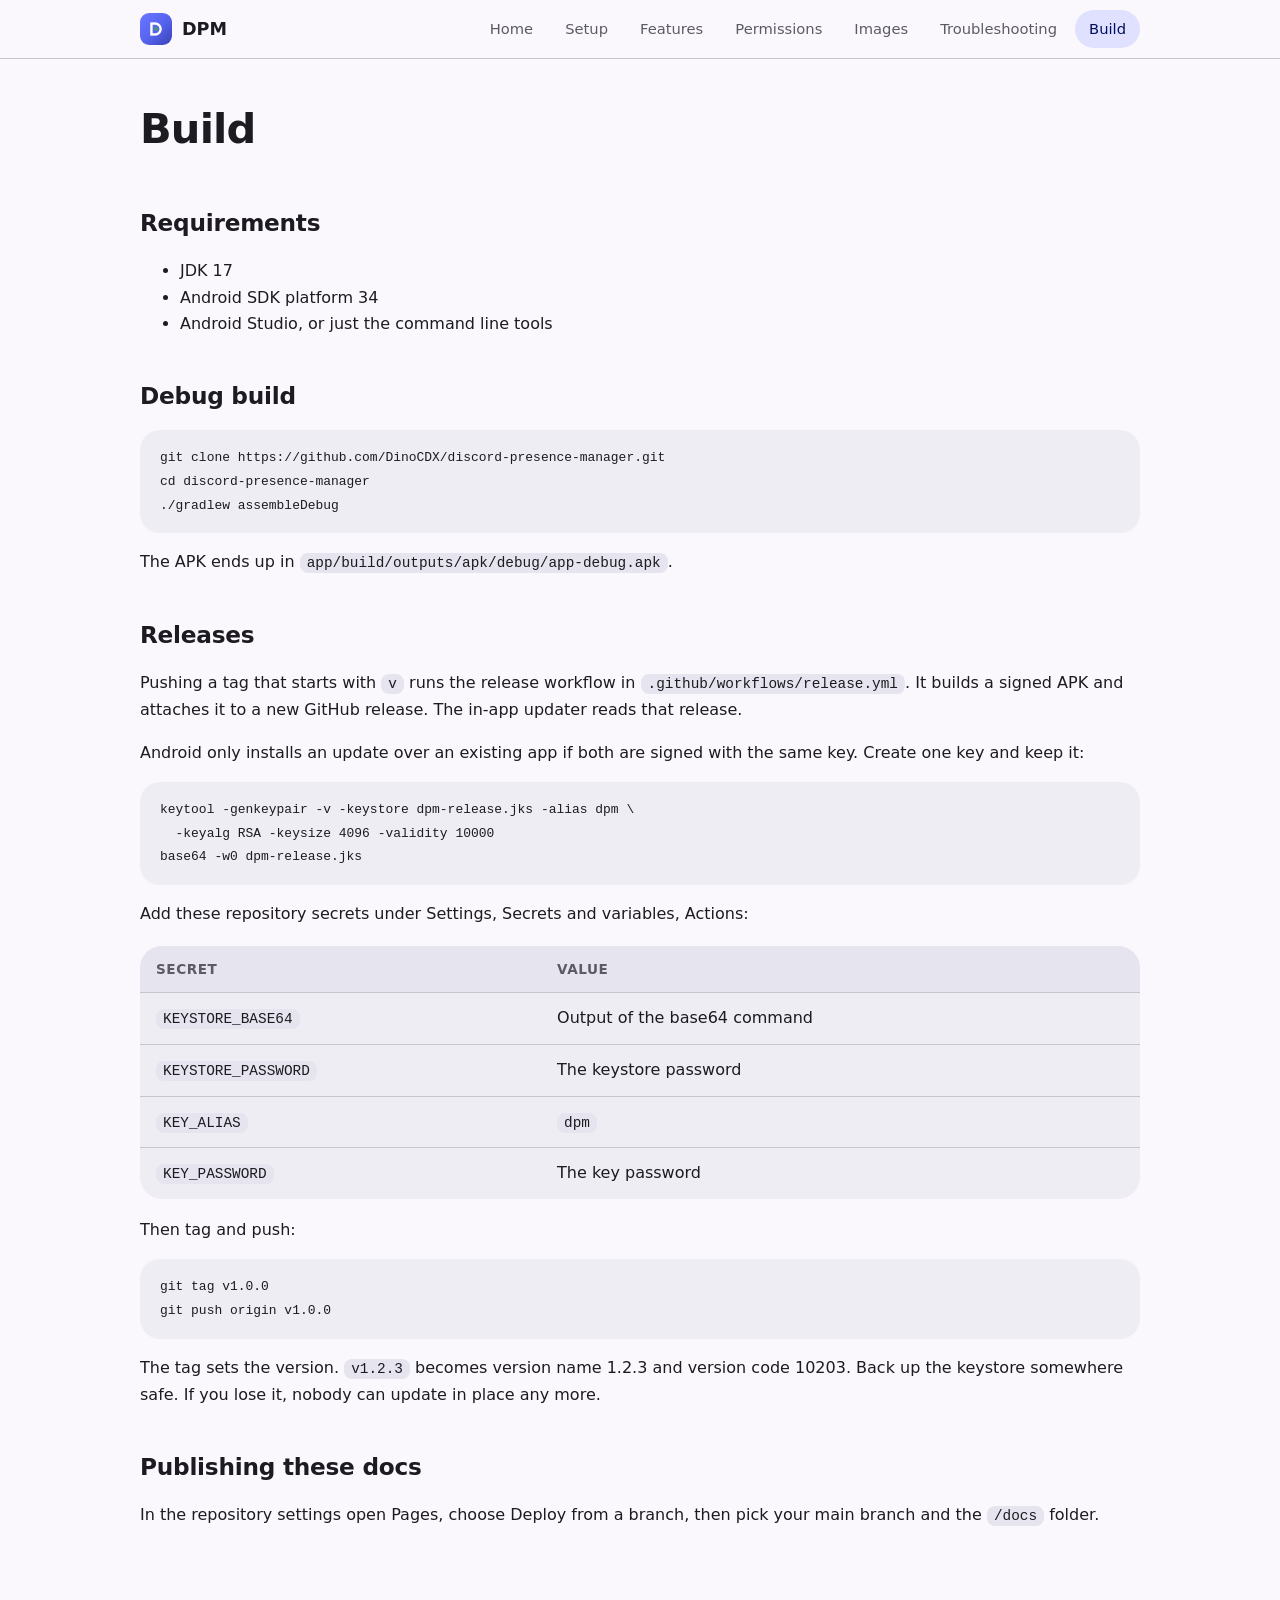
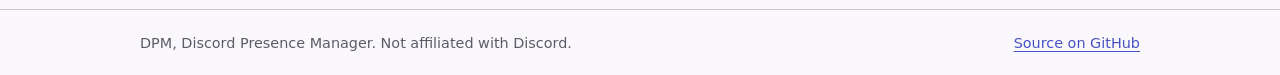
==== docs/build.html @ cdebb73d "first release" ====
<!doctype html>
<html lang="en">
<head>
<meta charset="utf-8">
<meta name="viewport" content="width=device-width, initial-scale=1">
<title>Build · DPM</title>
<meta name="description" content="Build DPM and publish releases.">
<meta name="theme-color" content="#5865f2">
<link rel="icon" type="image/png" href="assets/favicon.png">
<link rel="apple-touch-icon" href="assets/apple-touch-icon.png">
<link rel="stylesheet" href="assets/style.css">
</head>
<body>
<header class="site"><div class="bar">
<a class="brand" href="index.html"><img src="assets/favicon.png" alt="" width="32" height="32">DPM</a>
<nav class="main"><a href="index.html">Home</a><a href="getting-started.html">Setup</a><a href="features.html">Features</a><a href="permissions.html">Permissions</a><a href="images.html">Images</a><a href="troubleshooting.html">Troubleshooting</a><a href="build.html" aria-current="page">Build</a></nav>
</div></header>
<main>

<h1 class="page">Build</h1>

<h2>Requirements</h2>
<ul>
<li>JDK 17</li>
<li>Android SDK platform 34</li>
<li>Android Studio, or just the command line tools</li>
</ul>

<h2>Debug build</h2>
<pre><code>git clone https://github.com/DinoCDX/discord-presence-manager.git
cd discord-presence-manager
./gradlew assembleDebug</code></pre>
<p>The APK ends up in <code>app/build/outputs/apk/debug/app-debug.apk</code>.</p>

<h2>Releases</h2>
<p>Pushing a tag that starts with <code>v</code> runs the release workflow in <code>.github/workflows/release.yml</code>. It builds a signed APK and attaches it to a new GitHub release. The in-app updater reads that release.</p>
<p>Android only installs an update over an existing app if both are signed with the same key. Create one key and keep it:</p>
<pre><code>keytool -genkeypair -v -keystore dpm-release.jks -alias dpm \
  -keyalg RSA -keysize 4096 -validity 10000
base64 -w0 dpm-release.jks</code></pre>
<p>Add these repository secrets under Settings, Secrets and variables, Actions:</p>
<table>
<tr><th>Secret</th><th>Value</th></tr>
<tr><td><code>KEYSTORE_BASE64</code></td><td>Output of the base64 command</td></tr>
<tr><td><code>KEYSTORE_PASSWORD</code></td><td>The keystore password</td></tr>
<tr><td><code>KEY_ALIAS</code></td><td><code>dpm</code></td></tr>
<tr><td><code>KEY_PASSWORD</code></td><td>The key password</td></tr>
</table>
<p>Then tag and push:</p>
<pre><code>git tag v1.0.0
git push origin v1.0.0</code></pre>
<p>The tag sets the version. <code>v1.2.3</code> becomes version name 1.2.3 and version code 10203. Back up the keystore somewhere safe. If you lose it, nobody can update in place any more.</p>

<h2>Publishing these docs</h2>
<p>In the repository settings open Pages, choose Deploy from a branch, then pick your main branch and the <code>/docs</code> folder.</p>

</main>
<footer class="site"><div class="bar">
<span>DPM, Discord Presence Manager. Not affiliated with Discord.</span>
<a href="https://github.com/DinoCDX/discord-presence-manager">Source on GitHub</a>
</div></footer>
</body>
</html>
---- docs/assets/style.css ----
:root {
  --bg: #fbf8fd;
  --surface: #efedf4;
  --surface-high: #e6e4ee;
  --on-bg: #1b1b21;
  --muted: #5b5b66;
  --primary: #4752c4;
  --on-primary: #ffffff;
  --primary-container: #e0e0ff;
  --on-primary-container: #000f5c;
  --outline: #c7c5d0;
  --ok: #2e7d4f;
  --warn-bg: #ffdad6;
  --warn-text: #410002;
  --radius: 28px;
}
@media (prefers-color-scheme: dark) {
  :root {
    --bg: #131316;
    --surface: #1f1f23;
    --surface-high: #2a2a2d;
    --on-bg: #e4e1e6;
    --muted: #c7c5d0;
    --primary: #bec2ff;
    --on-primary: #14209a;
    --primary-container: #2e3aac;
    --on-primary-container: #e0e0ff;
    --outline: #46464f;
    --ok: #7fd6a0;
    --warn-bg: #93000a;
    --warn-text: #ffdad6;
  }
}
* { box-sizing: border-box; }
html { scroll-behavior: smooth; }
body {
  margin: 0;
  background: var(--bg);
  color: var(--on-bg);
  font-family: "Roboto", "Segoe UI", system-ui, -apple-system, "Helvetica Neue", Arial, sans-serif;
  line-height: 1.65;
  -webkit-font-smoothing: antialiased;
}
a { color: var(--primary); text-underline-offset: 3px; }
header.site {
  position: sticky;
  top: 0;
  z-index: 10;
  background: color-mix(in srgb, var(--bg) 88%, transparent);
  backdrop-filter: blur(14px);
  border-bottom: 1px solid var(--outline);
}
.bar {
  max-width: 1040px;
  margin: 0 auto;
  padding: 10px 20px;
  display: flex;
  align-items: center;
  gap: 18px;
  flex-wrap: wrap;
}
.brand {
  display: flex;
  align-items: center;
  gap: 10px;
  font-weight: 700;
  font-size: 1.1rem;
  color: var(--on-bg);
  text-decoration: none;
}
.brand img { width: 32px; height: 32px; border-radius: 9px; }
nav.main { display: flex; gap: 4px; flex-wrap: wrap; margin-left: auto; }
nav.main a {
  padding: 7px 14px;
  border-radius: 999px;
  color: var(--muted);
  text-decoration: none;
  font-size: 0.92rem;
  font-weight: 500;
}
nav.main a:hover { background: var(--surface); color: var(--on-bg); }
nav.main a[aria-current="page"] { background: var(--primary-container); color: var(--on-primary-container); }
main { max-width: 1040px; margin: 0 auto; padding: 36px 20px 64px; }
.hero {
  display: grid;
  grid-template-columns: 1.3fr 1fr;
  gap: 32px;
  align-items: center;
  padding: 36px 0 24px;
}
.hero h1 { font-size: clamp(2.2rem, 6vw, 3.6rem); line-height: 1.05; margin: 0 0 12px; letter-spacing: -0.03em; }
.hero p.lead { font-size: 1.15rem; color: var(--muted); margin: 0 0 24px; max-width: 34ch; }
.hero .art { display: flex; justify-content: center; }
.hero .art img { width: min(260px, 70%); border-radius: 56px; box-shadow: 0 24px 60px rgba(71, 82, 196, 0.35); }
.btn-row { display: flex; gap: 12px; flex-wrap: wrap; }
.btn {
  display: inline-block;
  padding: 12px 24px;
  border-radius: 999px;
  font-weight: 600;
  text-decoration: none;
  background: var(--primary);
  color: var(--on-primary);
}
.btn.tonal { background: var(--primary-container); color: var(--on-primary-container); }
.btn:hover { filter: brightness(1.08); }
h1.page { font-size: clamp(1.9rem, 4.5vw, 2.6rem); letter-spacing: -0.02em; margin: 0 0 8px; }
p.sub { color: var(--muted); font-size: 1.08rem; margin: 0 0 28px; max-width: 62ch; }
h2 { font-size: 1.45rem; margin: 40px 0 12px; letter-spacing: -0.01em; }
h3 { font-size: 1.1rem; margin: 24px 0 6px; }
.grid { display: grid; grid-template-columns: repeat(auto-fit, minmax(260px, 1fr)); gap: 16px; margin: 20px 0; }
.card { background: var(--surface); border-radius: var(--radius); padding: 22px 24px; }
.card h3 { margin-top: 0; }
.card p { margin: 6px 0 0; color: var(--muted); }
.callout { background: var(--primary-container); color: var(--on-primary-container); border-radius: 22px; padding: 16px 20px; margin: 22px 0; }
.callout.warn { background: var(--warn-bg); color: var(--warn-text); }
.callout p { margin: 0; }
ol.steps { counter-reset: s; list-style: none; padding: 0; margin: 18px 0; }
ol.steps li {
  counter-increment: s;
  position: relative;
  padding: 14px 18px 14px 64px;
  margin-bottom: 10px;
  background: var(--surface);
  border-radius: 22px;
}
ol.steps li::before {
  content: counter(s);
  position: absolute;
  left: 18px;
  top: 50%;
  transform: translateY(-50%);
  width: 32px;
  height: 32px;
  border-radius: 50%;
  background: var(--primary);
  color: var(--on-primary);
  font-weight: 700;
  display: grid;
  place-items: center;
}
table { width: 100%; border-collapse: collapse; margin: 18px 0; background: var(--surface); border-radius: 22px; overflow: hidden; }
th, td { text-align: left; padding: 12px 16px; vertical-align: top; }
th { background: var(--surface-high); font-size: 0.85rem; letter-spacing: 0.04em; text-transform: uppercase; color: var(--muted); }
tr + tr td { border-top: 1px solid var(--outline); }
code, pre { font-family: "JetBrains Mono", "Fira Code", ui-monospace, Menlo, Consolas, monospace; font-size: 0.9em; }
code { background: var(--surface-high); padding: 2px 7px; border-radius: 8px; }
pre { background: var(--surface); padding: 16px 20px; border-radius: 20px; overflow-x: auto; }
pre code { background: none; padding: 0; }
details { background: var(--surface); border-radius: 20px; padding: 14px 20px; margin: 10px 0; }
details summary { cursor: pointer; font-weight: 600; }
details p { margin: 10px 0 0; color: var(--muted); }
footer.site { border-top: 1px solid var(--outline); color: var(--muted); font-size: 0.9rem; }
footer.site .bar { padding: 22px 20px; justify-content: space-between; }
@media (max-width: 720px) {
  .hero { grid-template-columns: 1fr; text-align: left; }
  .hero .art { order: -1; justify-content: flex-start; }
  nav.main { margin-left: 0; }
}
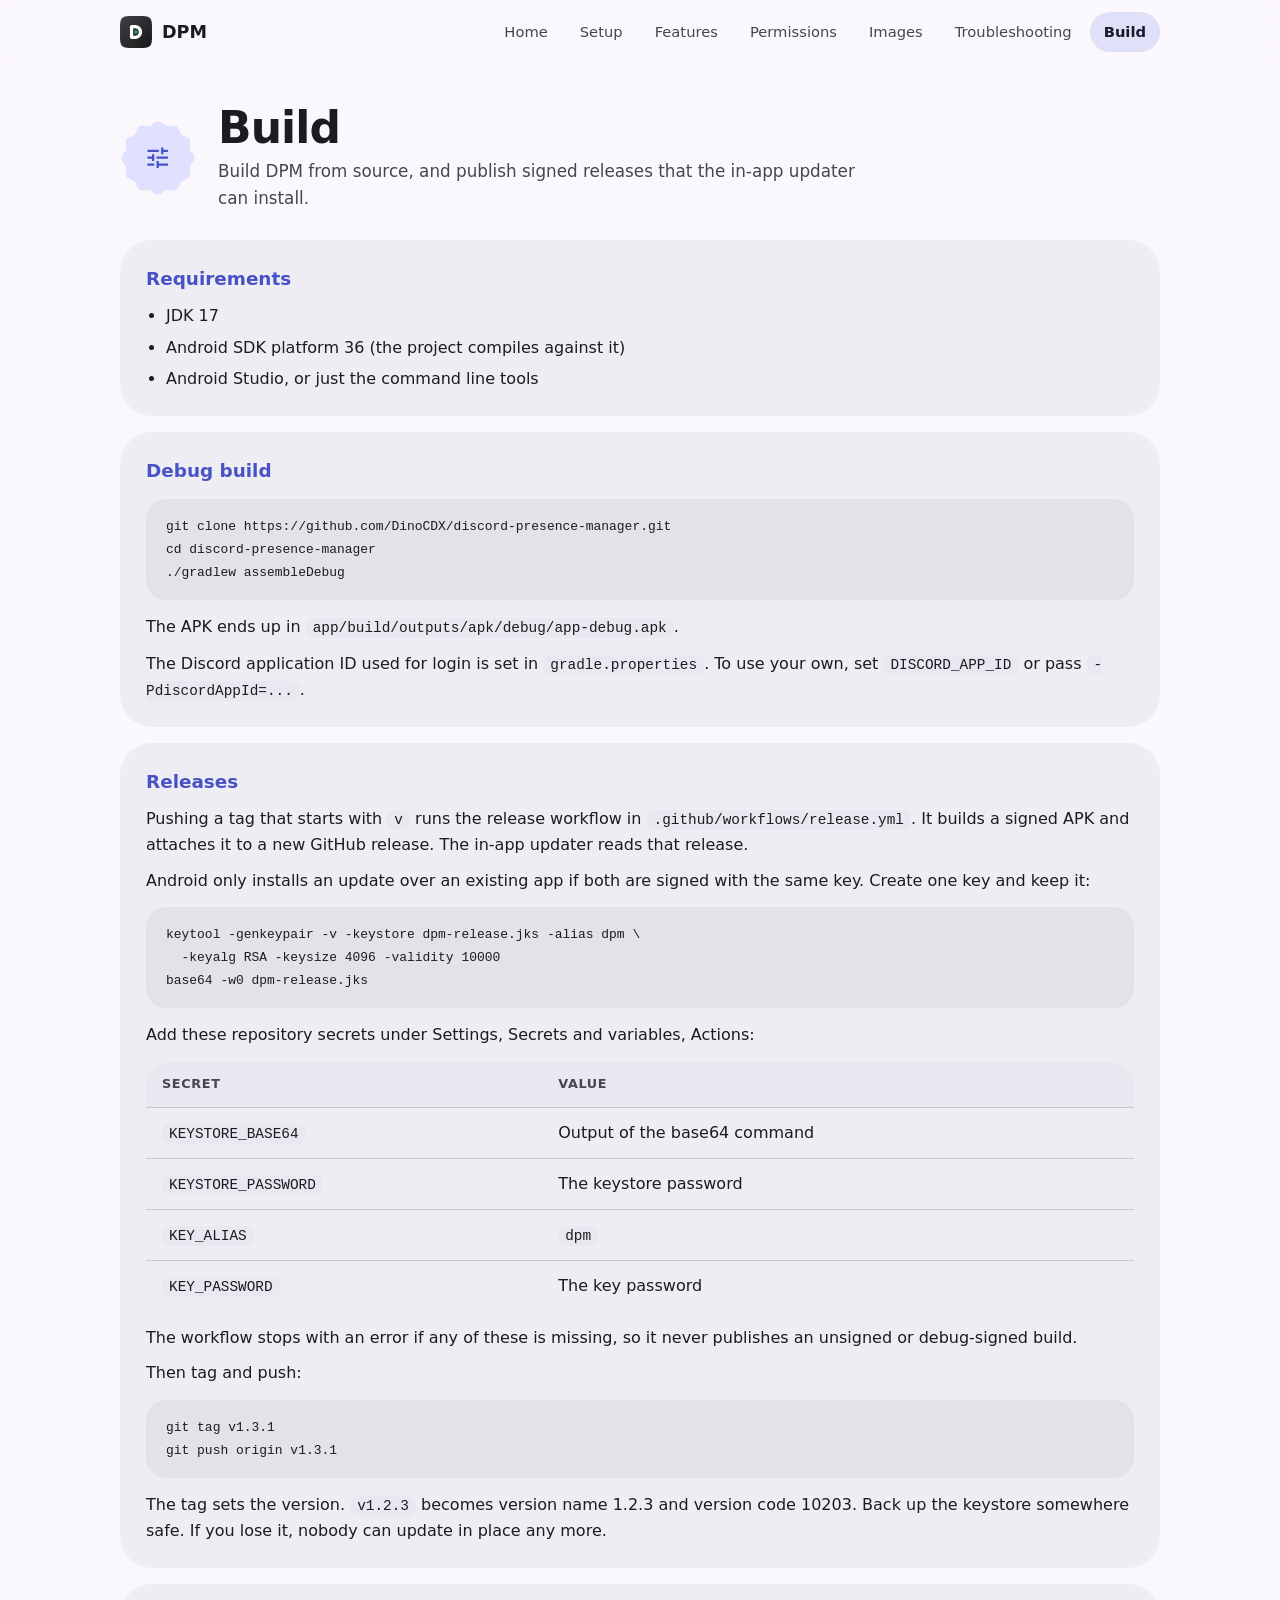
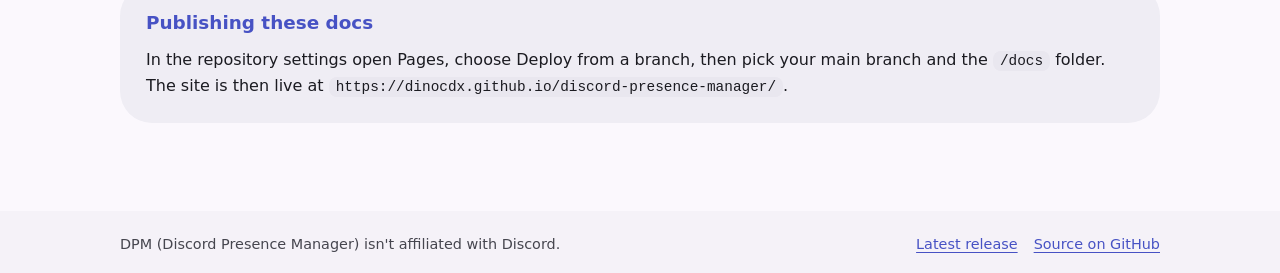
==== commit 3a7f9b2d: "Switch to Social SDK for Presence" ====
--- a/docs/build.html
+++ b/docs/build.html
@@ -2,36 +2,47 @@
 <html lang="en">
 <head>
 <meta charset="utf-8">
-<meta name="viewport" content="width=device-width, initial-scale=1">
+<meta name="viewport" content="width=device-width, initial-scale=1, viewport-fit=cover">
 <title>Build · DPM</title>
-<meta name="description" content="Build DPM and publish releases.">
-<meta name="theme-color" content="#5865f2">
+<meta name="description" content="Build DPM from source and publish releases.">
+<meta name="color-scheme" content="light dark">
+<meta name="theme-color" content="#4752c4">
+<meta property="og:title" content="Build · DPM">
+<meta property="og:description" content="Build DPM from source and publish releases.">
+<meta property="og:type" content="website">
+<meta property="og:image" content="https://dinocdx.github.io/discord-presence-manager/assets/icon-512.png">
 <link rel="icon" type="image/png" href="assets/favicon.png">
 <link rel="apple-touch-icon" href="assets/apple-touch-icon.png">
 <link rel="stylesheet" href="assets/style.css">
 </head>
 <body>
+<a class="skip" href="#content">Skip to content</a>
+<div class="progress" aria-hidden="true"><span></span></div>
 <header class="site"><div class="bar">
 <a class="brand" href="index.html"><img src="assets/favicon.png" alt="" width="32" height="32">DPM</a>
-<nav class="main"><a href="index.html">Home</a><a href="getting-started.html">Setup</a><a href="features.html">Features</a><a href="permissions.html">Permissions</a><a href="images.html">Images</a><a href="troubleshooting.html">Troubleshooting</a><a href="build.html" aria-current="page">Build</a></nav>
+<nav class="top" aria-label="Pages"><a href="index.html">Home</a><a href="getting-started.html">Setup</a><a href="features.html">Features</a><a href="permissions.html">Permissions</a><a href="images.html">Images</a><a href="troubleshooting.html">Troubleshooting</a><a href="build.html" aria-current="page">Build</a></nav>
 </div></header>
-<main>
-
-<h1 class="page">Build</h1>
-
+<main id="content">
+<header class="page-head"><span class="badge" aria-hidden="true"><svg viewBox="0 0 200 200"><path d="M196.6 100.0 L196.0 103.8 L194.4 107.4 L192.1 110.9 L189.5 114.2 L187.0 117.3 L185.2 120.5 L184.2 123.7 L184.0 127.3 L184.4 131.1 L185.0 135.2 L185.4 139.4 L185.3 143.5 L184.2 147.2 L182.2 150.4 L179.2 152.9 L175.6 154.9 L171.7 156.5 L167.9 158.0 L164.5 159.7 L161.8 161.8 L159.7 164.5 L158.0 167.9 L156.5 171.7 L154.9 175.6 L152.9 179.2 L150.4 182.2 L147.2 184.2 L143.5 185.3 L139.4 185.4 L135.2 185.0 L131.1 184.4 L127.3 184.0 L123.7 184.2 L120.5 185.2 L117.3 187.0 L114.2 189.5 L110.9 192.1 L107.4 194.4 L103.8 196.0 L100.0 196.6 L96.2 196.0 L92.6 194.4 L89.1 192.1 L85.8 189.5 L82.7 187.0 L79.5 185.2 L76.3 184.2 L72.7 184.0 L68.9 184.4 L64.8 185.0 L60.6 185.4 L56.5 185.3 L52.8 184.2 L49.6 182.2 L47.1 179.2 L45.1 175.6 L43.5 171.7 L42.0 167.9 L40.3 164.5 L38.2 161.8 L35.5 159.7 L32.1 158.0 L28.3 156.5 L24.4 154.9 L20.8 152.9 L17.8 150.4 L15.8 147.2 L14.7 143.5 L14.6 139.4 L15.0 135.2 L15.6 131.1 L16.0 127.3 L15.8 123.7 L14.8 120.5 L13.0 117.3 L10.5 114.2 L7.9 110.9 L5.6 107.4 L4.0 103.8 L3.4 100.0 L4.0 96.2 L5.6 92.6 L7.9 89.1 L10.5 85.8 L13.0 82.7 L14.8 79.5 L15.8 76.3 L16.0 72.7 L15.6 68.9 L15.0 64.8 L14.6 60.6 L14.7 56.5 L15.8 52.8 L17.8 49.6 L20.8 47.1 L24.4 45.1 L28.3 43.5 L32.1 42.0 L35.5 40.3 L38.2 38.2 L40.3 35.5 L42.0 32.1 L43.5 28.3 L45.1 24.4 L47.1 20.8 L49.6 17.8 L52.8 15.8 L56.5 14.7 L60.6 14.6 L64.8 15.0 L68.9 15.6 L72.7 16.0 L76.3 15.8 L79.5 14.8 L82.7 13.0 L85.8 10.5 L89.1 7.9 L92.6 5.6 L96.2 4.0 L100.0 3.4 L103.8 4.0 L107.4 5.6 L110.9 7.9 L114.2 10.5 L117.3 13.0 L120.5 14.8 L123.7 15.8 L127.3 16.0 L131.1 15.6 L135.2 15.0 L139.4 14.6 L143.5 14.7 L147.2 15.8 L150.4 17.8 L152.9 20.8 L154.9 24.4 L156.5 28.3 L158.0 32.1 L159.7 35.5 L161.8 38.2 L164.5 40.3 L167.9 42.0 L171.7 43.5 L175.6 45.1 L179.2 47.1 L182.2 49.6 L184.2 52.8 L185.3 56.5 L185.4 60.6 L185.0 64.8 L184.4 68.9 L184.0 72.7 L184.2 76.3 L185.2 79.5 L187.0 82.7 L189.5 85.8 L192.1 89.1 L194.4 92.6 L196.0 96.2 Z"/></svg><span class="badge-ic"><svg class="ic" viewBox="0 0 24 24" aria-hidden="true"><path d="M3 17v2h6v-2L3 17zM3 5v2h10L13 5L3 5zM13 21v-2h8v-2h-8v-2h-2v6h2zM7 9v2L3 11v2h4v2h2L9 9L7 9zM21 13v-2L11 11v2h10zM15 9h2L17 7h4L21 5h-4L17 3h-2v6z" fill="currentColor"/></svg></span></span><div><h1 class="page">Build</h1><p class="sub">Build DPM from source, and publish signed releases that the in-app updater can install.</p></div></header>
+<section class="card">
 <h2>Requirements</h2>
 <ul>
 <li>JDK 17</li>
-<li>Android SDK platform 34</li>
+<li>Android SDK platform 36 (the project compiles against it)</li>
 <li>Android Studio, or just the command line tools</li>
 </ul>
+</section>
 
+<section class="card">
 <h2>Debug build</h2>
 <pre><code>git clone https://github.com/DinoCDX/discord-presence-manager.git
 cd discord-presence-manager
 ./gradlew assembleDebug</code></pre>
 <p>The APK ends up in <code>app/build/outputs/apk/debug/app-debug.apk</code>.</p>
+<p>The Discord application ID used for login is set in <code>gradle.properties</code>. To use your own, set <code>DISCORD_APP_ID</code> or pass <code>-PdiscordAppId=...</code>.</p>
+</section>
 
+<section class="card">
 <h2>Releases</h2>
 <p>Pushing a tag that starts with <code>v</code> runs the release workflow in <code>.github/workflows/release.yml</code>. It builds a signed APK and attaches it to a new GitHub release. The in-app updater reads that release.</p>
 <p>Android only installs an update over an existing app if both are signed with the same key. Create one key and keep it:</p>
@@ -39,25 +50,33 @@
   -keyalg RSA -keysize 4096 -validity 10000
 base64 -w0 dpm-release.jks</code></pre>
 <p>Add these repository secrets under Settings, Secrets and variables, Actions:</p>
-<table>
+<div class="table-wrap"><table>
 <tr><th>Secret</th><th>Value</th></tr>
 <tr><td><code>KEYSTORE_BASE64</code></td><td>Output of the base64 command</td></tr>
 <tr><td><code>KEYSTORE_PASSWORD</code></td><td>The keystore password</td></tr>
 <tr><td><code>KEY_ALIAS</code></td><td><code>dpm</code></td></tr>
 <tr><td><code>KEY_PASSWORD</code></td><td>The key password</td></tr>
-</table>
+</table></div>
+<p>The workflow stops with an error if any of these is missing, so it never publishes an unsigned or debug-signed build.</p>
 <p>Then tag and push:</p>
-<pre><code>git tag v1.0.0
-git push origin v1.0.0</code></pre>
+<pre><code>git tag v1.3.1
+git push origin v1.3.1</code></pre>
 <p>The tag sets the version. <code>v1.2.3</code> becomes version name 1.2.3 and version code 10203. Back up the keystore somewhere safe. If you lose it, nobody can update in place any more.</p>
+</section>
 
+<section class="card">
 <h2>Publishing these docs</h2>
-<p>In the repository settings open Pages, choose Deploy from a branch, then pick your main branch and the <code>/docs</code> folder.</p>
+<p>In the repository settings open Pages, choose Deploy from a branch, then pick your main branch and the <code>/docs</code> folder. The site is then live at <code>https://dinocdx.github.io/discord-presence-manager/</code>.</p>
+</section>
 
 </main>
+<nav class="bottom" aria-label="Pages"><a href="index.html" class="tab"><span class="ind"><svg class="ic" viewBox="0 0 24 24" aria-hidden="true"><path d="M10 20v-6h4v6h5v-8h3L12 3 2 12h3v8z" fill="currentColor"/></svg></span><span class="lbl">Home</span></a><a href="getting-started.html" class="tab"><span class="ind"><svg class="ic" viewBox="0 0 24 24" aria-hidden="true"><path d="M12 2C6.48 2 2 6.48 2 12s4.48 10 10 10 10-4.48 10-10S17.52 2 12 2zm-2 15l-5-5 1.41-1.41L10 14.17l7.59-7.59L19 8l-9 9z" fill="currentColor"/></svg></span><span class="lbl">Setup</span></a><a href="features.html" class="tab"><span class="ind"><svg class="ic" viewBox="0 0 24 24" aria-hidden="true"><path d="M6.5 5H11A7 7 0 0 1 11 19H6.5Z" fill="none" stroke="currentColor" stroke-width="2.4" stroke-linecap="round" stroke-linejoin="round"/><circle cx="11.5" cy="12" r="2.2" fill="currentColor"/></svg></span><span class="lbl">Features</span></a><a href="troubleshooting.html" class="tab"><span class="ind"><svg class="ic" viewBox="0 0 24 24" aria-hidden="true"><path d="M11 18h2v-2h-2v2zm1-16C6.48 2 2 6.48 2 12s4.48 10 10 10 10-4.48 10-10S17.52 2 12 2zm0 18c-4.41 0-8-3.59-8-8s3.59-8 8-8 8 3.59 8 8-3.59 8-8 8zm0-14c-2.21 0-4 1.79-4 4h2c0-1.1.9-2 2-2s2 .9 2 2c0 2-3 1.75-3 5h2c0-2.25 3-2.5 3-5 0-2.21-1.79-4-4-4z" fill="currentColor"/></svg></span><span class="lbl">Help</span></a><details class="more tab is-active"><summary><span class="ind"><svg class="ic" viewBox="0 0 24 24" aria-hidden="true"><path d="M6 10c-1.1 0-2 .9-2 2s.9 2 2 2 2-.9 2-2-.9-2-2-2zm12 0c-1.1 0-2 .9-2 2s.9 2 2 2 2-.9 2-2-.9-2-2-2zm-6 0c-1.1 0-2 .9-2 2s.9 2 2 2 2-.9 2-2-.9-2-2-2z" fill="currentColor"/></svg></span><span class="lbl">More</span></summary><div class="sheet"><a href="permissions.html">Permissions</a><a href="images.html">Images</a><a href="build.html" aria-current="page">Build</a></div></details></nav>
 <footer class="site"><div class="bar">
-<span>DPM, Discord Presence Manager. Not affiliated with Discord.</span>
-<a href="https://github.com/DinoCDX/discord-presence-manager">Source on GitHub</a>
+<span>DPM (Discord Presence Manager) isn't affiliated with Discord.</span>
+<span class="links"><a href="https://github.com/DinoCDX/discord-presence-manager/releases/latest">Latest release</a><a href="https://github.com/DinoCDX/discord-presence-manager">Source on GitHub</a></span>
 </div></footer>
+<script>
+addEventListener("scroll",function(){var h=document.documentElement;var m=h.scrollHeight-h.clientHeight;h.style.setProperty("--p",(m>0?h.scrollTop/m:0).toFixed(4));},{passive:true});
+</script>
 </body>
 </html>
--- a/docs/assets/style.css
+++ b/docs/assets/style.css
@@ -1,159 +1,339 @@
 :root {
-  --bg: #fbf8fd;
-  --surface: #efedf4;
-  --surface-high: #e6e4ee;
-  --on-bg: #1b1b21;
-  --muted: #5b5b66;
+  --cookie: url("data:image/svg+xml,%3Csvg xmlns='http://www.w3.org/2000/svg' viewBox='0 0 200 200'%3E%3Cpath d='M196.6 100.0 L196.0 103.8 L194.4 107.4 L192.1 110.9 L189.5 114.2 L187.0 117.3 L185.2 120.5 L184.2 123.7 L184.0 127.3 L184.4 131.1 L185.0 135.2 L185.4 139.4 L185.3 143.5 L184.2 147.2 L182.2 150.4 L179.2 152.9 L175.6 154.9 L171.7 156.5 L167.9 158.0 L164.5 159.7 L161.8 161.8 L159.7 164.5 L158.0 167.9 L156.5 171.7 L154.9 175.6 L152.9 179.2 L150.4 182.2 L147.2 184.2 L143.5 185.3 L139.4 185.4 L135.2 185.0 L131.1 184.4 L127.3 184.0 L123.7 184.2 L120.5 185.2 L117.3 187.0 L114.2 189.5 L110.9 192.1 L107.4 194.4 L103.8 196.0 L100.0 196.6 L96.2 196.0 L92.6 194.4 L89.1 192.1 L85.8 189.5 L82.7 187.0 L79.5 185.2 L76.3 184.2 L72.7 184.0 L68.9 184.4 L64.8 185.0 L60.6 185.4 L56.5 185.3 L52.8 184.2 L49.6 182.2 L47.1 179.2 L45.1 175.6 L43.5 171.7 L42.0 167.9 L40.3 164.5 L38.2 161.8 L35.5 159.7 L32.1 158.0 L28.3 156.5 L24.4 154.9 L20.8 152.9 L17.8 150.4 L15.8 147.2 L14.7 143.5 L14.6 139.4 L15.0 135.2 L15.6 131.1 L16.0 127.3 L15.8 123.7 L14.8 120.5 L13.0 117.3 L10.5 114.2 L7.9 110.9 L5.6 107.4 L4.0 103.8 L3.4 100.0 L4.0 96.2 L5.6 92.6 L7.9 89.1 L10.5 85.8 L13.0 82.7 L14.8 79.5 L15.8 76.3 L16.0 72.7 L15.6 68.9 L15.0 64.8 L14.6 60.6 L14.7 56.5 L15.8 52.8 L17.8 49.6 L20.8 47.1 L24.4 45.1 L28.3 43.5 L32.1 42.0 L35.5 40.3 L38.2 38.2 L40.3 35.5 L42.0 32.1 L43.5 28.3 L45.1 24.4 L47.1 20.8 L49.6 17.8 L52.8 15.8 L56.5 14.7 L60.6 14.6 L64.8 15.0 L68.9 15.6 L72.7 16.0 L76.3 15.8 L79.5 14.8 L82.7 13.0 L85.8 10.5 L89.1 7.9 L92.6 5.6 L96.2 4.0 L100.0 3.4 L103.8 4.0 L107.4 5.6 L110.9 7.9 L114.2 10.5 L117.3 13.0 L120.5 14.8 L123.7 15.8 L127.3 16.0 L131.1 15.6 L135.2 15.0 L139.4 14.6 L143.5 14.7 L147.2 15.8 L150.4 17.8 L152.9 20.8 L154.9 24.4 L156.5 28.3 L158.0 32.1 L159.7 35.5 L161.8 38.2 L164.5 40.3 L167.9 42.0 L171.7 43.5 L175.6 45.1 L179.2 47.1 L182.2 49.6 L184.2 52.8 L185.3 56.5 L185.4 60.6 L185.0 64.8 L184.4 68.9 L184.0 72.7 L184.2 76.3 L185.2 79.5 L187.0 82.7 L189.5 85.8 L192.1 89.1 L194.4 92.6 L196.0 96.2 Z'/%3E%3C/svg%3E");
+  --wave: url("data:image/svg+xml,%3Csvg xmlns='http://www.w3.org/2000/svg' viewBox='0 0 24 8'%3E%3Cpath d='M0 4Q6 0 12 4T24 4V8H0Z'/%3E%3C/svg%3E");
   --primary: #4752c4;
   --on-primary: #ffffff;
   --primary-container: #e0e0ff;
   --on-primary-container: #000f5c;
-  --outline: #c7c5d0;
-  --ok: #2e7d4f;
-  --warn-bg: #ffdad6;
-  --warn-text: #410002;
-  --radius: 28px;
+  --secondary-container: #e0e1f9;
+  --on-secondary-container: #181a2c;
+  --tertiary-container: #ffd7ee;
+  --on-tertiary-container: #2d1228;
+  --surface: #fbf8fd;
+  --surface-low: #f5f2f8;
+  --surface-container: #efedf4;
+  --surface-high: #e9e7ef;
+  --surface-highest: #e4e1e9;
+  --on-surface: #1b1b21;
+  --on-surface-variant: #46464f;
+  --outline: #777680;
+  --outline-variant: #c7c5d0;
+  --error: #ba1a1a;
+  --radius-xl: 32px;
+  --radius-l: 24px;
+  --radius-m: 16px;
+  --spring: cubic-bezier(0.34, 1.56, 0.64, 1);
+  --standard: cubic-bezier(0.2, 0, 0, 1);
+  color-scheme: light;
 }
 @media (prefers-color-scheme: dark) {
-  :root {
-    --bg: #131316;
-    --surface: #1f1f23;
-    --surface-high: #2a2a2d;
-    --on-bg: #e4e1e6;
-    --muted: #c7c5d0;
+  :root:not([data-theme="light"]) {
     --primary: #bec2ff;
     --on-primary: #14209a;
     --primary-container: #2e3aac;
     --on-primary-container: #e0e0ff;
-    --outline: #46464f;
-    --ok: #7fd6a0;
-    --warn-bg: #93000a;
-    --warn-text: #ffdad6;
-  }
+    --secondary-container: #434559;
+    --on-secondary-container: #e0e1f9;
+    --tertiary-container: #5d3c54;
+    --on-tertiary-container: #ffd7ee;
+    --surface: #131316;
+    --surface-low: #1b1b1f;
+    --surface-container: #1f1f23;
+    --surface-high: #2a2a2d;
+    --surface-highest: #353438;
+    --on-surface: #e4e1e6;
+    --on-surface-variant: #c7c5d0;
+    --outline: #918f9a;
+    --outline-variant: #46464f;
+    --error: #ffb4ab;
+    color-scheme: dark;
+  }
+}
+:root[data-theme="dark"] {
+  --primary: #bec2ff;
+  --on-primary: #14209a;
+  --primary-container: #2e3aac;
+  --on-primary-container: #e0e0ff;
+  --secondary-container: #434559;
+  --on-secondary-container: #e0e1f9;
+  --tertiary-container: #5d3c54;
+  --on-tertiary-container: #ffd7ee;
+  --surface: #131316;
+  --surface-low: #1b1b1f;
+  --surface-container: #1f1f23;
+  --surface-high: #2a2a2d;
+  --surface-highest: #353438;
+  --on-surface: #e4e1e6;
+  --on-surface-variant: #c7c5d0;
+  --outline: #918f9a;
+  --outline-variant: #46464f;
+  --error: #ffb4ab;
+  color-scheme: dark;
 }
 * { box-sizing: border-box; }
 html { scroll-behavior: smooth; }
 body {
   margin: 0;
-  background: var(--bg);
-  color: var(--on-bg);
+  background: var(--surface);
+  color: var(--on-surface);
   font-family: "Roboto", "Segoe UI", system-ui, -apple-system, "Helvetica Neue", Arial, sans-serif;
-  line-height: 1.65;
+  line-height: 1.6;
   -webkit-font-smoothing: antialiased;
 }
 a { color: var(--primary); text-underline-offset: 3px; }
+:focus-visible { outline: 3px solid var(--primary); outline-offset: 3px; border-radius: 12px; }
+img { max-width: 100%; height: auto; }
+.skip {
+  position: absolute; left: 12px; top: -64px; z-index: 40;
+  background: var(--primary); color: var(--on-primary);
+  padding: 10px 18px; border-radius: 999px; text-decoration: none; font-weight: 600;
+}
+.skip:focus { top: 12px; }
+
+.progress {
+  position: fixed; top: 0; left: 0; right: 0; height: 8px; z-index: 30; pointer-events: none;
+}
+.progress span {
+  display: block; height: 100%;
+  width: calc(var(--p, 0) * 100%);
+  background: var(--primary);
+  -webkit-mask: var(--wave) 0 0 / 24px 8px repeat-x;
+  mask: var(--wave) 0 0 / 24px 8px repeat-x;
+}
+
 header.site {
-  position: sticky;
-  top: 0;
-  z-index: 10;
-  background: color-mix(in srgb, var(--bg) 88%, transparent);
-  backdrop-filter: blur(14px);
-  border-bottom: 1px solid var(--outline);
+  position: sticky; top: 0; z-index: 10;
+  background: color-mix(in srgb, var(--surface) 88%, transparent);
+  -webkit-backdrop-filter: blur(16px); backdrop-filter: blur(16px);
 }
 .bar {
-  max-width: 1040px;
-  margin: 0 auto;
-  padding: 10px 20px;
-  display: flex;
-  align-items: center;
-  gap: 18px;
-  flex-wrap: wrap;
+  max-width: 1080px; margin: 0 auto; padding: 12px 20px;
+  display: flex; align-items: center; gap: 18px; flex-wrap: wrap;
 }
 .brand {
-  display: flex;
-  align-items: center;
-  gap: 10px;
-  font-weight: 700;
-  font-size: 1.1rem;
-  color: var(--on-bg);
-  text-decoration: none;
-}
-.brand img { width: 32px; height: 32px; border-radius: 9px; }
-nav.main { display: flex; gap: 4px; flex-wrap: wrap; margin-left: auto; }
-nav.main a {
-  padding: 7px 14px;
-  border-radius: 999px;
-  color: var(--muted);
-  text-decoration: none;
-  font-size: 0.92rem;
-  font-weight: 500;
-}
-nav.main a:hover { background: var(--surface); color: var(--on-bg); }
-nav.main a[aria-current="page"] { background: var(--primary-container); color: var(--on-primary-container); }
-main { max-width: 1040px; margin: 0 auto; padding: 36px 20px 64px; }
+  display: flex; align-items: center; gap: 10px;
+  font-weight: 700; font-size: 1.1rem; color: var(--on-surface); text-decoration: none;
+}
+.brand img { width: 32px; height: 32px; }
+nav.top { display: flex; gap: 4px; margin-left: auto; flex-wrap: wrap; }
+nav.top a {
+  padding: 8px 14px; border-radius: 999px; color: var(--on-surface-variant);
+  text-decoration: none; font-size: 0.92rem; font-weight: 500;
+  transition: background 0.25s var(--standard);
+}
+nav.top a:hover { background: var(--surface-high); color: var(--on-surface); }
+nav.top a[aria-current="page"] { background: var(--secondary-container); color: var(--on-secondary-container); font-weight: 600; }
+
+main { max-width: 1080px; margin: 0 auto; padding: 32px 20px 72px; }
+main > h2, main > section, main > p, main > div { scroll-margin-top: 80px; }
+
+.page-head { display: flex; align-items: center; gap: 22px; margin: 8px 0 28px; }
+.page-head > div { min-width: 0; }
+.badge { flex: 0 0 auto; width: 76px; height: 76px; display: inline-block; position: relative; }
+.badge svg { width: 100%; height: 100%; display: block; fill: var(--primary-container); }
+.badge-ic { position: absolute; inset: 0; display: grid; place-items: center; color: var(--primary); }
+.badge-ic svg { width: 36%; height: 36%; }
+h1.page {
+  font-size: clamp(2rem, 5vw, 2.75rem); font-weight: 700; line-height: 1.1;
+  letter-spacing: -0.02em; margin: 0 0 6px;
+}
+p.sub { color: var(--on-surface-variant); font-size: 1.05rem; margin: 0; max-width: 60ch; }
+
 .hero {
-  display: grid;
-  grid-template-columns: 1.3fr 1fr;
-  gap: 32px;
-  align-items: center;
-  padding: 36px 0 24px;
-}
-.hero h1 { font-size: clamp(2.2rem, 6vw, 3.6rem); line-height: 1.05; margin: 0 0 12px; letter-spacing: -0.03em; }
-.hero p.lead { font-size: 1.15rem; color: var(--muted); margin: 0 0 24px; max-width: 34ch; }
-.hero .art { display: flex; justify-content: center; }
-.hero .art img { width: min(260px, 70%); border-radius: 56px; box-shadow: 0 24px 60px rgba(71, 82, 196, 0.35); }
+  display: grid; grid-template-columns: 1.25fr 1fr; gap: 40px; align-items: center;
+  padding: 40px 0 28px;
+}
+.eyebrow {
+  margin: 0 0 12px; color: var(--primary); font-weight: 700; font-size: 0.85rem;
+  letter-spacing: 0.08em; text-transform: uppercase;
+}
+.hero h1 {
+  font-size: clamp(2.3rem, 6vw, 3.6rem); line-height: 1.02; font-weight: 700;
+  letter-spacing: -0.03em; margin: 0 0 16px;
+}
+.lead { font-size: 1.15rem; color: var(--on-surface-variant); margin: 0 0 26px; max-width: 36ch; }
+.chips { display: flex; gap: 8px; flex-wrap: wrap; margin-top: 22px; }
+.hero-art { position: relative; display: flex; justify-content: center; }
+.hero-art::before {
+  content: ""; position: absolute; inset: 8% 0 0 8%; border-radius: 50%;
+  background: radial-gradient(circle, var(--primary-container), transparent 70%); opacity: 0.6;
+}
+.blob { position: relative; width: min(300px, 80vw); aspect-ratio: 1; }
+.badge-xl { width: 100%; height: 100%; display: block; position: absolute; inset: 0; }
+.badge-xl svg { width: 100%; height: 100%; display: block; fill: var(--primary-container); }
+.mark { position: absolute; inset: 0; display: grid; place-items: center; }
+.mark svg { width: 46%; height: 46%; color: var(--primary); }
+
 .btn-row { display: flex; gap: 12px; flex-wrap: wrap; }
 .btn {
-  display: inline-block;
-  padding: 12px 24px;
-  border-radius: 999px;
-  font-weight: 600;
-  text-decoration: none;
-  background: var(--primary);
-  color: var(--on-primary);
+  display: inline-flex; align-items: center; min-height: 48px; padding: 0 26px;
+  border-radius: 999px; font-weight: 600; text-decoration: none;
+  background: var(--primary); color: var(--on-primary);
+  transition: transform 0.35s var(--spring), filter 0.2s;
 }
 .btn.tonal { background: var(--primary-container); color: var(--on-primary-container); }
-.btn:hover { filter: brightness(1.08); }
-h1.page { font-size: clamp(1.9rem, 4.5vw, 2.6rem); letter-spacing: -0.02em; margin: 0 0 8px; }
-p.sub { color: var(--muted); font-size: 1.08rem; margin: 0 0 28px; max-width: 62ch; }
-h2 { font-size: 1.45rem; margin: 40px 0 12px; letter-spacing: -0.01em; }
-h3 { font-size: 1.1rem; margin: 24px 0 6px; }
-.grid { display: grid; grid-template-columns: repeat(auto-fit, minmax(260px, 1fr)); gap: 16px; margin: 20px 0; }
-.card { background: var(--surface); border-radius: var(--radius); padding: 22px 24px; }
-.card h3 { margin-top: 0; }
-.card p { margin: 6px 0 0; color: var(--muted); }
-.callout { background: var(--primary-container); color: var(--on-primary-container); border-radius: 22px; padding: 16px 20px; margin: 22px 0; }
-.callout.warn { background: var(--warn-bg); color: var(--warn-text); }
-.callout p { margin: 0; }
-ol.steps { counter-reset: s; list-style: none; padding: 0; margin: 18px 0; }
+.btn:hover { filter: brightness(1.06); transform: translateY(-1px); }
+.btn:active { transform: scale(0.97); }
+
+h2.section-title { font-size: 1.35rem; font-weight: 700; color: var(--primary); margin: 44px 0 14px; letter-spacing: -0.01em; }
+section.card h2, .card h2 { font-size: 1.15rem; font-weight: 700; color: var(--primary); margin: 0 0 10px; }
+h3 { font-size: 1.05rem; font-weight: 700; margin: 14px 0 6px; }
+.note { color: var(--on-surface-variant); font-size: 0.95rem; margin-top: 28px; }
+
+.card {
+  background: var(--surface-container); color: var(--on-surface);
+  border-radius: var(--radius-xl); padding: 24px 26px; margin: 16px 0;
+}
+.card p { margin: 0 0 10px; }
+.card p:last-child { margin-bottom: 0; }
+.card ul { margin: 0; padding-left: 20px; }
+.card li + li { margin-top: 6px; }
+.grid { display: grid; grid-template-columns: repeat(auto-fit, minmax(240px, 1fr)); gap: 16px; margin: 16px 0; }
+.grid .card { margin: 0; }
+.grid.three { grid-template-columns: repeat(auto-fit, minmax(220px, 1fr)); }
+.grid .card p { color: var(--on-surface-variant); margin-top: 6px; }
+.grid .card h3 { margin-top: 0; }
+a.card { display: block; text-decoration: none; color: var(--on-surface); transition: transform 0.45s var(--spring), background 0.25s var(--standard); }
+a.card:hover { background: var(--surface-high); transform: translateY(-3px); }
+a.card:active { transform: scale(0.98); }
+.card-ic {
+  display: inline-grid; place-items: center; width: 52px; height: 52px; margin-bottom: 12px;
+  background: var(--primary-container); color: var(--on-primary-container);
+  -webkit-mask: var(--cookie) center / contain no-repeat; mask: var(--cookie) center / contain no-repeat;
+}
+.card-ic svg { width: 26px; height: 26px; }
+.ic { width: 24px; height: 24px; display: block; }
+
+.banner {
+  background: var(--tertiary-container); color: var(--on-tertiary-container);
+  border-radius: var(--radius-l); padding: 18px 22px; margin: 22px 0;
+}
+.banner p { margin: 0; }
+.banner.info { background: var(--surface-high); color: var(--on-surface); }
+
+.chip {
+  display: inline-flex; align-items: center; height: 30px; padding: 0 14px;
+  border-radius: 999px; font-size: 0.85rem; font-weight: 600; white-space: nowrap;
+}
+.chip.solid { background: var(--primary); color: var(--on-primary); }
+.chip.tonal { background: var(--primary-container); color: var(--on-primary-container); }
+.chip.outline { border: 1px solid var(--outline); color: var(--on-surface-variant); }
+
+ol.steps { counter-reset: s; list-style: none; padding: 0; margin: 14px 0; }
 ol.steps li {
-  counter-increment: s;
-  position: relative;
-  padding: 14px 18px 14px 64px;
-  margin-bottom: 10px;
-  background: var(--surface);
-  border-radius: 22px;
+  counter-increment: s; position: relative; padding: 16px 20px 16px 72px; margin-bottom: 10px;
+  background: var(--surface-high); border-radius: var(--radius-l);
+}
+ol.steps li::before, ol.steps li::after {
+  position: absolute; left: 18px; top: 50%; transform: translateY(-50%);
+  width: 38px; height: 38px; display: grid; place-items: center;
 }
 ol.steps li::before {
-  content: counter(s);
-  position: absolute;
-  left: 18px;
-  top: 50%;
-  transform: translateY(-50%);
-  width: 32px;
-  height: 32px;
-  border-radius: 50%;
-  background: var(--primary);
-  color: var(--on-primary);
-  font-weight: 700;
-  display: grid;
-  place-items: center;
-}
-table { width: 100%; border-collapse: collapse; margin: 18px 0; background: var(--surface); border-radius: 22px; overflow: hidden; }
+  content: ""; background: var(--primary);
+  -webkit-mask: var(--cookie) center / contain no-repeat; mask: var(--cookie) center / contain no-repeat;
+}
+ol.steps li::after {
+  content: counter(s); color: var(--on-primary); font-weight: 700; font-size: 0.95rem;
+}
+ol.steps li:last-child { margin-bottom: 0; }
+
+.perm-list { display: grid; gap: 0; }
+.perm { margin: 12px 0; }
+.perm-top { display: flex; align-items: center; justify-content: space-between; gap: 12px; flex-wrap: wrap; margin-bottom: 6px; }
+.perm-top h2 { margin: 0; }
+.perm p { color: var(--on-surface-variant); }
+.perm .skip-note { margin-top: 8px; color: var(--on-surface-variant); font-size: 0.95rem; }
+.perm .skip-note strong { color: var(--on-surface); }
+
+details.faq {
+  background: var(--surface-container); border-radius: var(--radius-l); padding: 16px 22px; margin: 12px 0;
+  transition: background 0.25s var(--standard);
+}
+details.faq[open] { background: var(--surface-high); }
+details.faq summary {
+  cursor: pointer; font-weight: 600; list-style: none; position: relative; padding-right: 36px;
+}
+details.faq summary::-webkit-details-marker { display: none; }
+details.faq summary::after {
+  content: ""; position: absolute; right: 6px; top: 50%; width: 10px; height: 10px;
+  border-right: 2.5px solid var(--primary); border-bottom: 2.5px solid var(--primary);
+  transform: translateY(-70%) rotate(45deg); transition: transform 0.45s var(--spring);
+}
+details.faq[open] summary::after { transform: translateY(-30%) rotate(-135deg); }
+details.faq p { margin: 10px 0 0; color: var(--on-surface-variant); }
+
+table { width: 100%; border-collapse: collapse; background: var(--surface-container); min-width: 420px; }
 th, td { text-align: left; padding: 12px 16px; vertical-align: top; }
-th { background: var(--surface-high); font-size: 0.85rem; letter-spacing: 0.04em; text-transform: uppercase; color: var(--muted); }
-tr + tr td { border-top: 1px solid var(--outline); }
+th { background: var(--surface-high); font-size: 0.8rem; letter-spacing: 0.05em; text-transform: uppercase; color: var(--on-surface-variant); }
+tr + tr td { border-top: 1px solid var(--outline-variant); }
+.table-wrap { overflow-x: auto; margin: 14px 0; border-radius: var(--radius-l); }
+
 code, pre { font-family: "JetBrains Mono", "Fira Code", ui-monospace, Menlo, Consolas, monospace; font-size: 0.9em; }
-code { background: var(--surface-high); padding: 2px 7px; border-radius: 8px; }
-pre { background: var(--surface); padding: 16px 20px; border-radius: 20px; overflow-x: auto; }
+code { background: var(--surface-high); padding: 2px 7px; border-radius: 8px; overflow-wrap: anywhere; }
+pre { background: var(--surface-highest); padding: 16px 20px; border-radius: 20px; overflow-x: auto; margin: 14px 0; }
 pre code { background: none; padding: 0; }
-details { background: var(--surface); border-radius: 20px; padding: 14px 20px; margin: 10px 0; }
-details summary { cursor: pointer; font-weight: 600; }
-details p { margin: 10px 0 0; color: var(--muted); }
-footer.site { border-top: 1px solid var(--outline); color: var(--muted); font-size: 0.9rem; }
+
+footer.site { color: var(--on-surface-variant); font-size: 0.9rem; background: var(--surface-low); }
 footer.site .bar { padding: 22px 20px; justify-content: space-between; }
-@media (max-width: 720px) {
-  .hero { grid-template-columns: 1fr; text-align: left; }
-  .hero .art { order: -1; justify-content: flex-start; }
-  nav.main { margin-left: 0; }
-}
+footer.site .links { display: flex; gap: 16px; flex-wrap: wrap; }
+
+nav.bottom { display: none; }
+
+@media (max-width: 760px) {
+  nav.top { display: none; }
+  .bar { gap: 12px; }
+  .hero { grid-template-columns: 1fr; gap: 12px; padding-top: 24px; }
+  .hero-art { order: -1; }
+  .blob { width: 180px; }
+  .lead { max-width: none; }
+  main { padding-bottom: 120px; }
+  .page-head { gap: 16px; }
+  h1.page { font-size: 1.75rem; }
+  .badge { width: 60px; height: 60px; }
+  footer.site { padding-bottom: 96px; }
+  nav.bottom {
+    display: flex; position: fixed; left: 0; right: 0; bottom: 0; z-index: 20;
+    justify-content: space-around; align-items: stretch;
+    background: var(--surface-container);
+    padding: 10px 8px calc(10px + env(safe-area-inset-bottom, 0px));
+    border-radius: 28px 28px 0 0;
+  }
+  nav.bottom .tab {
+    flex: 1; min-width: 0; display: flex; flex-direction: column; align-items: center; gap: 4px;
+    color: var(--on-surface-variant); text-decoration: none; font-size: 0.78rem; font-weight: 500;
+    position: relative; background: none; border: 0; padding: 0; font-family: inherit;
+  }
+  nav.bottom .ind {
+    width: 64px; height: 32px; border-radius: 16px; display: grid; place-items: center;
+    transition: background 0.4s var(--spring), width 0.4s var(--spring);
+  }
+  nav.bottom .ind svg { width: 24px; height: 24px; }
+  nav.bottom .lbl { display: none; }
+  nav.bottom [aria-current="page"] .ind,
+  nav.bottom .is-active > summary .ind { background: var(--secondary-container); color: var(--on-secondary-container); }
+  nav.bottom [aria-current="page"] .lbl,
+  nav.bottom .is-active > summary .lbl { display: block; color: var(--on-surface); font-weight: 700; }
+  nav.bottom .more { flex: 1; min-width: 0; position: relative; }
+  nav.bottom .more > summary {
+    list-style: none; cursor: pointer; display: flex; flex-direction: column; align-items: center; gap: 4px;
+    color: var(--on-surface-variant); font-size: 0.78rem; font-weight: 500;
+  }
+  nav.bottom .more > summary::-webkit-details-marker { display: none; }
+  nav.bottom .sheet {
+    display: none; position: absolute; bottom: calc(100% + 12px); right: 0; min-width: 200px;
+    background: var(--surface-high); border-radius: var(--radius-l); padding: 8px;
+    box-shadow: 0 12px 32px rgba(0, 0, 0, 0.18);
+  }
+  nav.bottom .more[open] .sheet { display: grid; gap: 2px; }
+  nav.bottom .sheet a {
+    padding: 12px 16px; border-radius: 14px; color: var(--on-surface); text-decoration: none; font-weight: 500;
+  }
+  nav.bottom .sheet a[aria-current="page"] { background: var(--secondary-container); color: var(--on-secondary-container); font-weight: 700; }
+}
+@media (min-width: 761px) {
+  nav.bottom { display: none; }
+}
+@media (prefers-reduced-motion: reduce) {
+  html { scroll-behavior: auto; }
+  *, *::before, *::after { transition: none !important; animation: none !important; }
+}
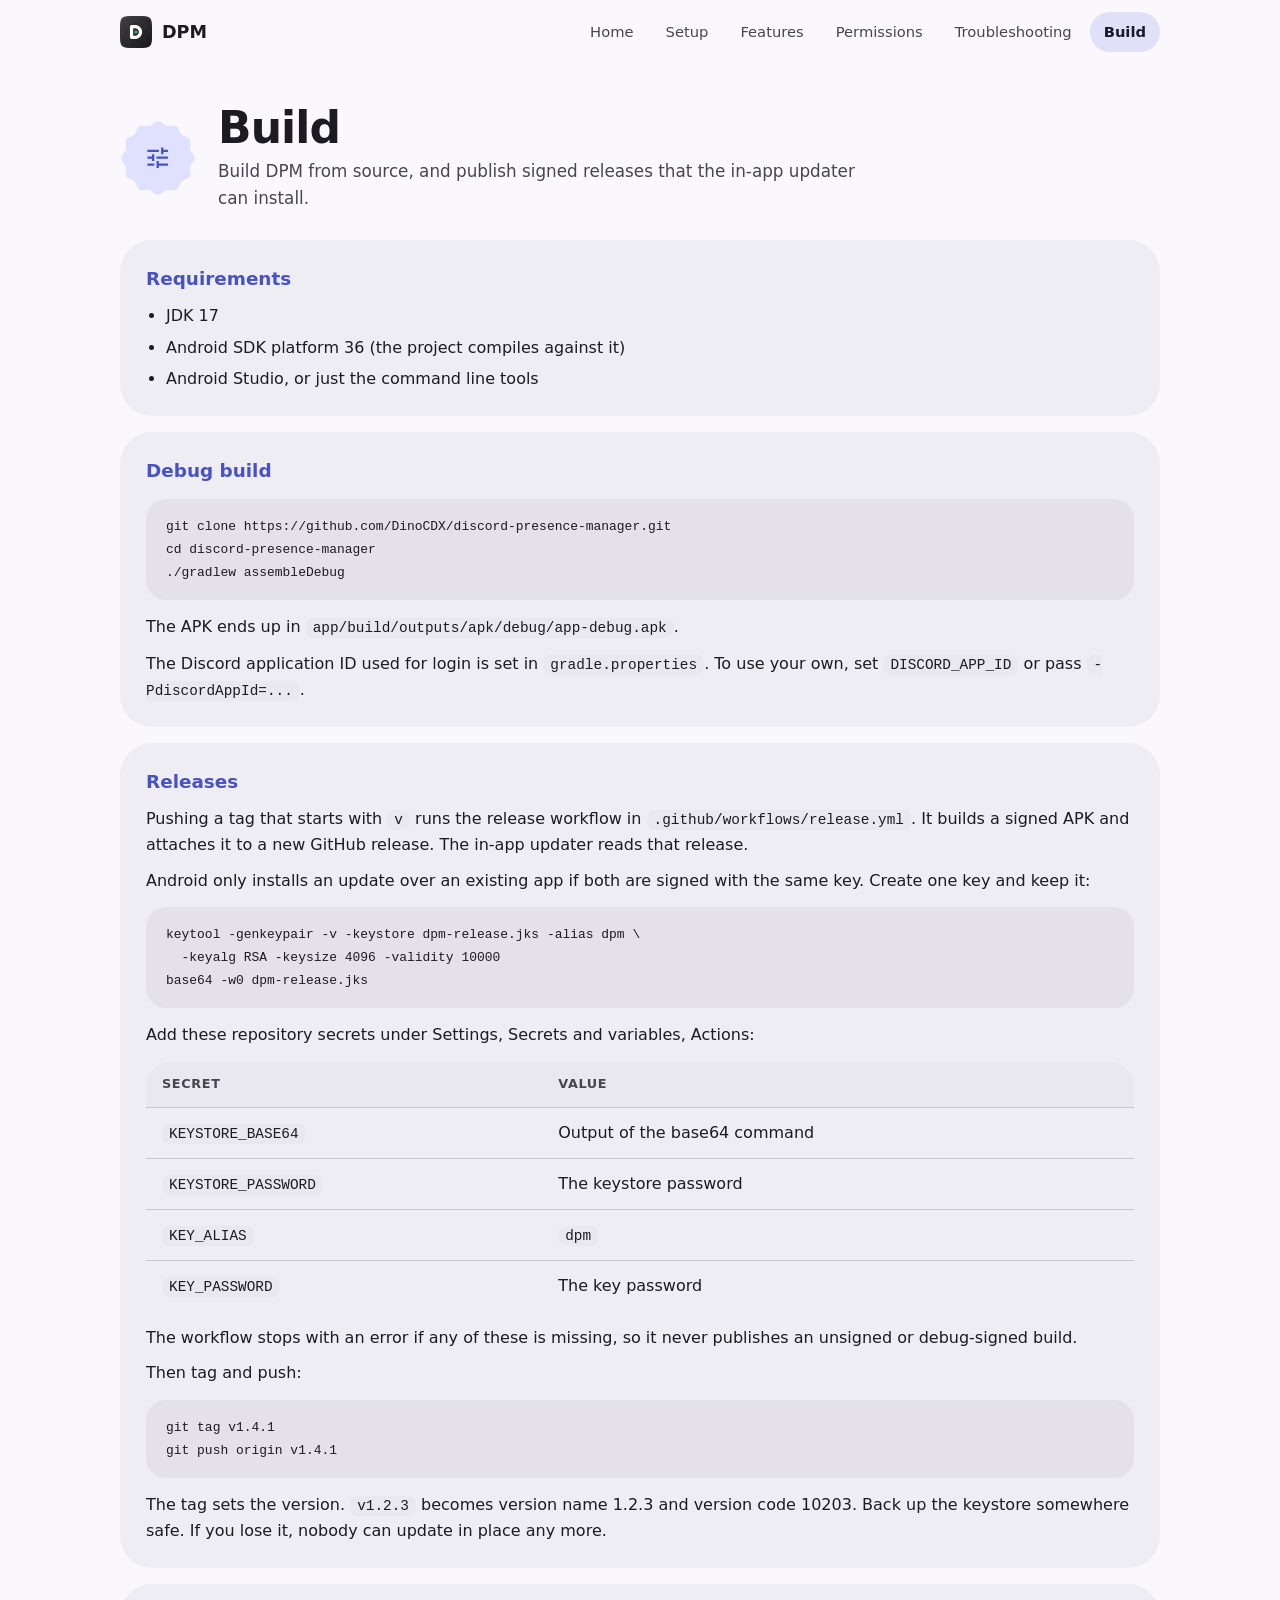
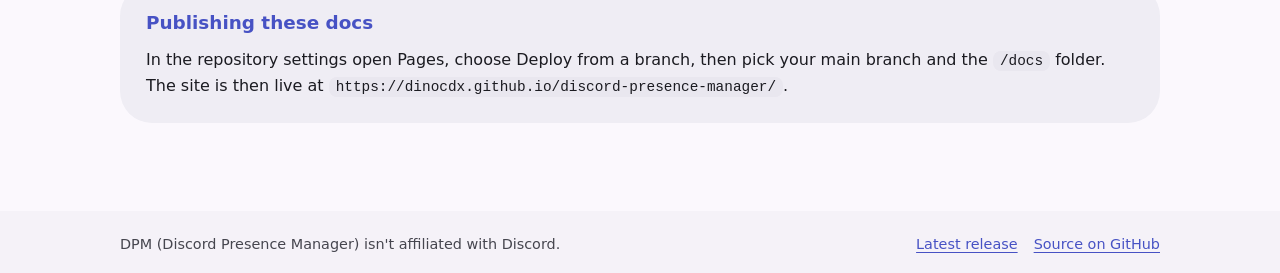
==== commit dbc9667f: "Push to 1.4.1 - Cleaned up the docs and readme - Added screenshots - Deleted old unused filea" ====
--- a/docs/build.html
+++ b/docs/build.html
@@ -20,7 +20,7 @@
 <div class="progress" aria-hidden="true"><span></span></div>
 <header class="site"><div class="bar">
 <a class="brand" href="index.html"><img src="assets/favicon.png" alt="" width="32" height="32">DPM</a>
-<nav class="top" aria-label="Pages"><a href="index.html">Home</a><a href="getting-started.html">Setup</a><a href="features.html">Features</a><a href="permissions.html">Permissions</a><a href="images.html">Images</a><a href="troubleshooting.html">Troubleshooting</a><a href="build.html" aria-current="page">Build</a></nav>
+<nav class="top" aria-label="Pages"><a href="index.html">Home</a><a href="getting-started.html">Setup</a><a href="features.html">Features</a><a href="permissions.html">Permissions</a><a href="troubleshooting.html">Troubleshooting</a><a href="build.html" aria-current="page">Build</a></nav>
 </div></header>
 <main id="content">
 <header class="page-head"><span class="badge" aria-hidden="true"><svg viewBox="0 0 200 200"><path d="M196.6 100.0 L196.0 103.8 L194.4 107.4 L192.1 110.9 L189.5 114.2 L187.0 117.3 L185.2 120.5 L184.2 123.7 L184.0 127.3 L184.4 131.1 L185.0 135.2 L185.4 139.4 L185.3 143.5 L184.2 147.2 L182.2 150.4 L179.2 152.9 L175.6 154.9 L171.7 156.5 L167.9 158.0 L164.5 159.7 L161.8 161.8 L159.7 164.5 L158.0 167.9 L156.5 171.7 L154.9 175.6 L152.9 179.2 L150.4 182.2 L147.2 184.2 L143.5 185.3 L139.4 185.4 L135.2 185.0 L131.1 184.4 L127.3 184.0 L123.7 184.2 L120.5 185.2 L117.3 187.0 L114.2 189.5 L110.9 192.1 L107.4 194.4 L103.8 196.0 L100.0 196.6 L96.2 196.0 L92.6 194.4 L89.1 192.1 L85.8 189.5 L82.7 187.0 L79.5 185.2 L76.3 184.2 L72.7 184.0 L68.9 184.4 L64.8 185.0 L60.6 185.4 L56.5 185.3 L52.8 184.2 L49.6 182.2 L47.1 179.2 L45.1 175.6 L43.5 171.7 L42.0 167.9 L40.3 164.5 L38.2 161.8 L35.5 159.7 L32.1 158.0 L28.3 156.5 L24.4 154.9 L20.8 152.9 L17.8 150.4 L15.8 147.2 L14.7 143.5 L14.6 139.4 L15.0 135.2 L15.6 131.1 L16.0 127.3 L15.8 123.7 L14.8 120.5 L13.0 117.3 L10.5 114.2 L7.9 110.9 L5.6 107.4 L4.0 103.8 L3.4 100.0 L4.0 96.2 L5.6 92.6 L7.9 89.1 L10.5 85.8 L13.0 82.7 L14.8 79.5 L15.8 76.3 L16.0 72.7 L15.6 68.9 L15.0 64.8 L14.6 60.6 L14.7 56.5 L15.8 52.8 L17.8 49.6 L20.8 47.1 L24.4 45.1 L28.3 43.5 L32.1 42.0 L35.5 40.3 L38.2 38.2 L40.3 35.5 L42.0 32.1 L43.5 28.3 L45.1 24.4 L47.1 20.8 L49.6 17.8 L52.8 15.8 L56.5 14.7 L60.6 14.6 L64.8 15.0 L68.9 15.6 L72.7 16.0 L76.3 15.8 L79.5 14.8 L82.7 13.0 L85.8 10.5 L89.1 7.9 L92.6 5.6 L96.2 4.0 L100.0 3.4 L103.8 4.0 L107.4 5.6 L110.9 7.9 L114.2 10.5 L117.3 13.0 L120.5 14.8 L123.7 15.8 L127.3 16.0 L131.1 15.6 L135.2 15.0 L139.4 14.6 L143.5 14.7 L147.2 15.8 L150.4 17.8 L152.9 20.8 L154.9 24.4 L156.5 28.3 L158.0 32.1 L159.7 35.5 L161.8 38.2 L164.5 40.3 L167.9 42.0 L171.7 43.5 L175.6 45.1 L179.2 47.1 L182.2 49.6 L184.2 52.8 L185.3 56.5 L185.4 60.6 L185.0 64.8 L184.4 68.9 L184.0 72.7 L184.2 76.3 L185.2 79.5 L187.0 82.7 L189.5 85.8 L192.1 89.1 L194.4 92.6 L196.0 96.2 Z"/></svg><span class="badge-ic"><svg class="ic" viewBox="0 0 24 24" aria-hidden="true"><path d="M3 17v2h6v-2L3 17zM3 5v2h10L13 5L3 5zM13 21v-2h8v-2h-8v-2h-2v6h2zM7 9v2L3 11v2h4v2h2L9 9L7 9zM21 13v-2L11 11v2h10zM15 9h2L17 7h4L21 5h-4L17 3h-2v6z" fill="currentColor"/></svg></span></span><div><h1 class="page">Build</h1><p class="sub">Build DPM from source, and publish signed releases that the in-app updater can install.</p></div></header>
@@ -59,8 +59,8 @@
 </table></div>
 <p>The workflow stops with an error if any of these is missing, so it never publishes an unsigned or debug-signed build.</p>
 <p>Then tag and push:</p>
-<pre><code>git tag v1.3.1
-git push origin v1.3.1</code></pre>
+<pre><code>git tag v1.4.1
+git push origin v1.4.1</code></pre>
 <p>The tag sets the version. <code>v1.2.3</code> becomes version name 1.2.3 and version code 10203. Back up the keystore somewhere safe. If you lose it, nobody can update in place any more.</p>
 </section>
 
@@ -70,7 +70,7 @@
 </section>
 
 </main>
-<nav class="bottom" aria-label="Pages"><a href="index.html" class="tab"><span class="ind"><svg class="ic" viewBox="0 0 24 24" aria-hidden="true"><path d="M10 20v-6h4v6h5v-8h3L12 3 2 12h3v8z" fill="currentColor"/></svg></span><span class="lbl">Home</span></a><a href="getting-started.html" class="tab"><span class="ind"><svg class="ic" viewBox="0 0 24 24" aria-hidden="true"><path d="M12 2C6.48 2 2 6.48 2 12s4.48 10 10 10 10-4.48 10-10S17.52 2 12 2zm-2 15l-5-5 1.41-1.41L10 14.17l7.59-7.59L19 8l-9 9z" fill="currentColor"/></svg></span><span class="lbl">Setup</span></a><a href="features.html" class="tab"><span class="ind"><svg class="ic" viewBox="0 0 24 24" aria-hidden="true"><path d="M6.5 5H11A7 7 0 0 1 11 19H6.5Z" fill="none" stroke="currentColor" stroke-width="2.4" stroke-linecap="round" stroke-linejoin="round"/><circle cx="11.5" cy="12" r="2.2" fill="currentColor"/></svg></span><span class="lbl">Features</span></a><a href="troubleshooting.html" class="tab"><span class="ind"><svg class="ic" viewBox="0 0 24 24" aria-hidden="true"><path d="M11 18h2v-2h-2v2zm1-16C6.48 2 2 6.48 2 12s4.48 10 10 10 10-4.48 10-10S17.52 2 12 2zm0 18c-4.41 0-8-3.59-8-8s3.59-8 8-8 8 3.59 8 8-3.59 8-8 8zm0-14c-2.21 0-4 1.79-4 4h2c0-1.1.9-2 2-2s2 .9 2 2c0 2-3 1.75-3 5h2c0-2.25 3-2.5 3-5 0-2.21-1.79-4-4-4z" fill="currentColor"/></svg></span><span class="lbl">Help</span></a><details class="more tab is-active"><summary><span class="ind"><svg class="ic" viewBox="0 0 24 24" aria-hidden="true"><path d="M6 10c-1.1 0-2 .9-2 2s.9 2 2 2 2-.9 2-2-.9-2-2-2zm12 0c-1.1 0-2 .9-2 2s.9 2 2 2 2-.9 2-2-.9-2-2-2zm-6 0c-1.1 0-2 .9-2 2s.9 2 2 2 2-.9 2-2-.9-2-2-2z" fill="currentColor"/></svg></span><span class="lbl">More</span></summary><div class="sheet"><a href="permissions.html">Permissions</a><a href="images.html">Images</a><a href="build.html" aria-current="page">Build</a></div></details></nav>
+<nav class="bottom" aria-label="Pages"><a href="index.html" class="tab"><span class="ind"><svg class="ic" viewBox="0 0 24 24" aria-hidden="true"><path d="M10 20v-6h4v6h5v-8h3L12 3 2 12h3v8z" fill="currentColor"/></svg></span><span class="lbl">Home</span></a><a href="getting-started.html" class="tab"><span class="ind"><svg class="ic" viewBox="0 0 24 24" aria-hidden="true"><path d="M12 2C6.48 2 2 6.48 2 12s4.48 10 10 10 10-4.48 10-10S17.52 2 12 2zm-2 15l-5-5 1.41-1.41L10 14.17l7.59-7.59L19 8l-9 9z" fill="currentColor"/></svg></span><span class="lbl">Setup</span></a><a href="features.html" class="tab"><span class="ind"><svg class="ic" viewBox="0 0 24 24" aria-hidden="true"><path d="M6.5 5H11A7 7 0 0 1 11 19H6.5Z" fill="none" stroke="currentColor" stroke-width="2.4" stroke-linecap="round" stroke-linejoin="round"/><circle cx="11.5" cy="12" r="2.2" fill="currentColor"/></svg></span><span class="lbl">Features</span></a><a href="troubleshooting.html" class="tab"><span class="ind"><svg class="ic" viewBox="0 0 24 24" aria-hidden="true"><path d="M11 18h2v-2h-2v2zm1-16C6.48 2 2 6.48 2 12s4.48 10 10 10 10-4.48 10-10S17.52 2 12 2zm0 18c-4.41 0-8-3.59-8-8s3.59-8 8-8 8 3.59 8 8-3.59 8-8 8zm0-14c-2.21 0-4 1.79-4 4h2c0-1.1.9-2 2-2s2 .9 2 2c0 2-3 1.75-3 5h2c0-2.25 3-2.5 3-5 0-2.21-1.79-4-4-4z" fill="currentColor"/></svg></span><span class="lbl">Help</span></a><details class="more tab is-active"><summary><span class="ind"><svg class="ic" viewBox="0 0 24 24" aria-hidden="true"><path d="M6 10c-1.1 0-2 .9-2 2s.9 2 2 2 2-.9 2-2-.9-2-2-2zm12 0c-1.1 0-2 .9-2 2s.9 2 2 2 2-.9 2-2-.9-2-2-2zm-6 0c-1.1 0-2 .9-2 2s.9 2 2 2 2-.9 2-2-.9-2-2-2z" fill="currentColor"/></svg></span><span class="lbl">More</span></summary><div class="sheet"><a href="permissions.html">Permissions</a><a href="build.html" aria-current="page">Build</a></div></details></nav>
 <footer class="site"><div class="bar">
 <span>DPM (Discord Presence Manager) isn't affiliated with Discord.</span>
 <span class="links"><a href="https://github.com/DinoCDX/discord-presence-manager/releases/latest">Latest release</a><a href="https://github.com/DinoCDX/discord-presence-manager">Source on GitHub</a></span>
--- a/docs/assets/style.css
+++ b/docs/assets/style.css
@@ -279,6 +279,12 @@
 
 nav.bottom { display: none; }
 
+.shots { display: flex; gap: 18px; flex-wrap: wrap; align-items: flex-start; margin: 18px 0; }
+.shot { margin: 16px 0; flex: 0 1 300px; }
+.shots .shot { margin: 0; }
+.shot img { width: 100%; height: auto; display: block; border-radius: 24px; }
+.shot figcaption { color: var(--on-surface-variant); font-size: 0.9rem; margin-top: 8px; }
+
 @media (max-width: 760px) {
   nav.top { display: none; }
   .bar { gap: 12px; }
